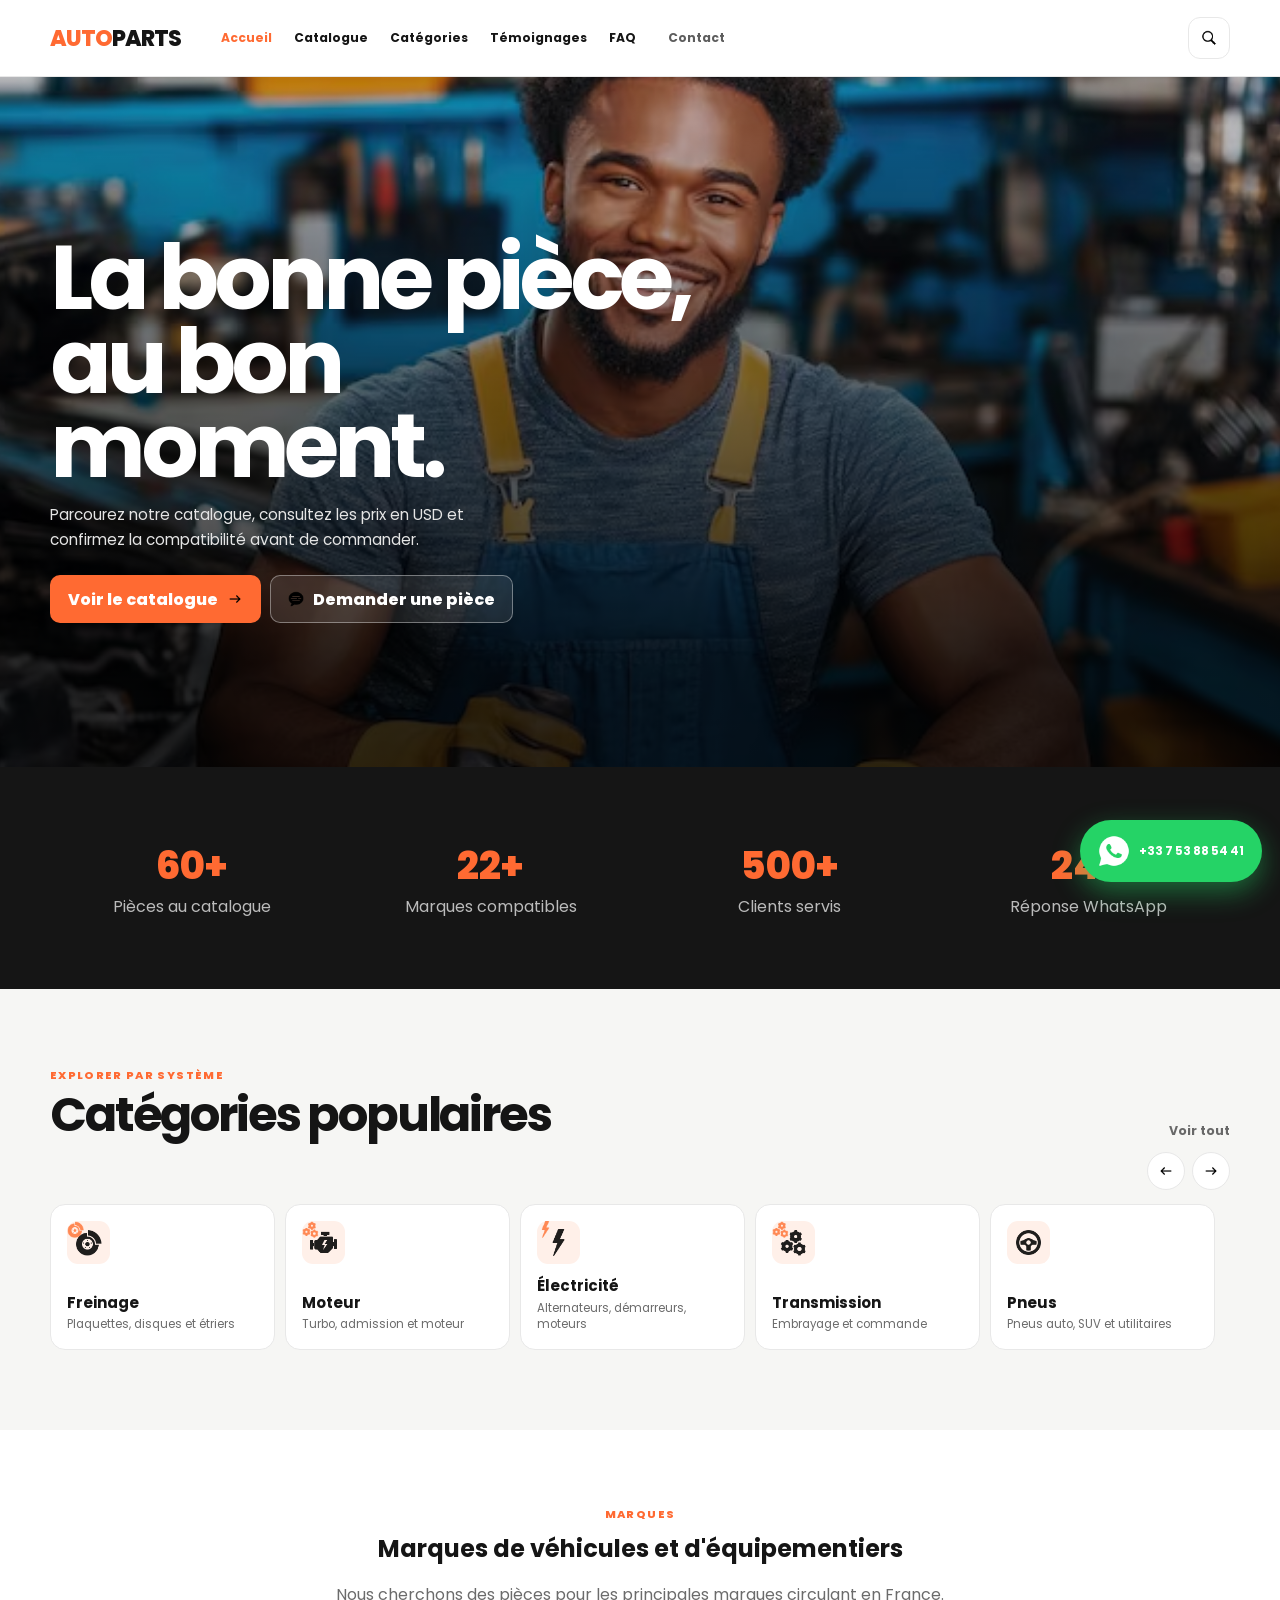
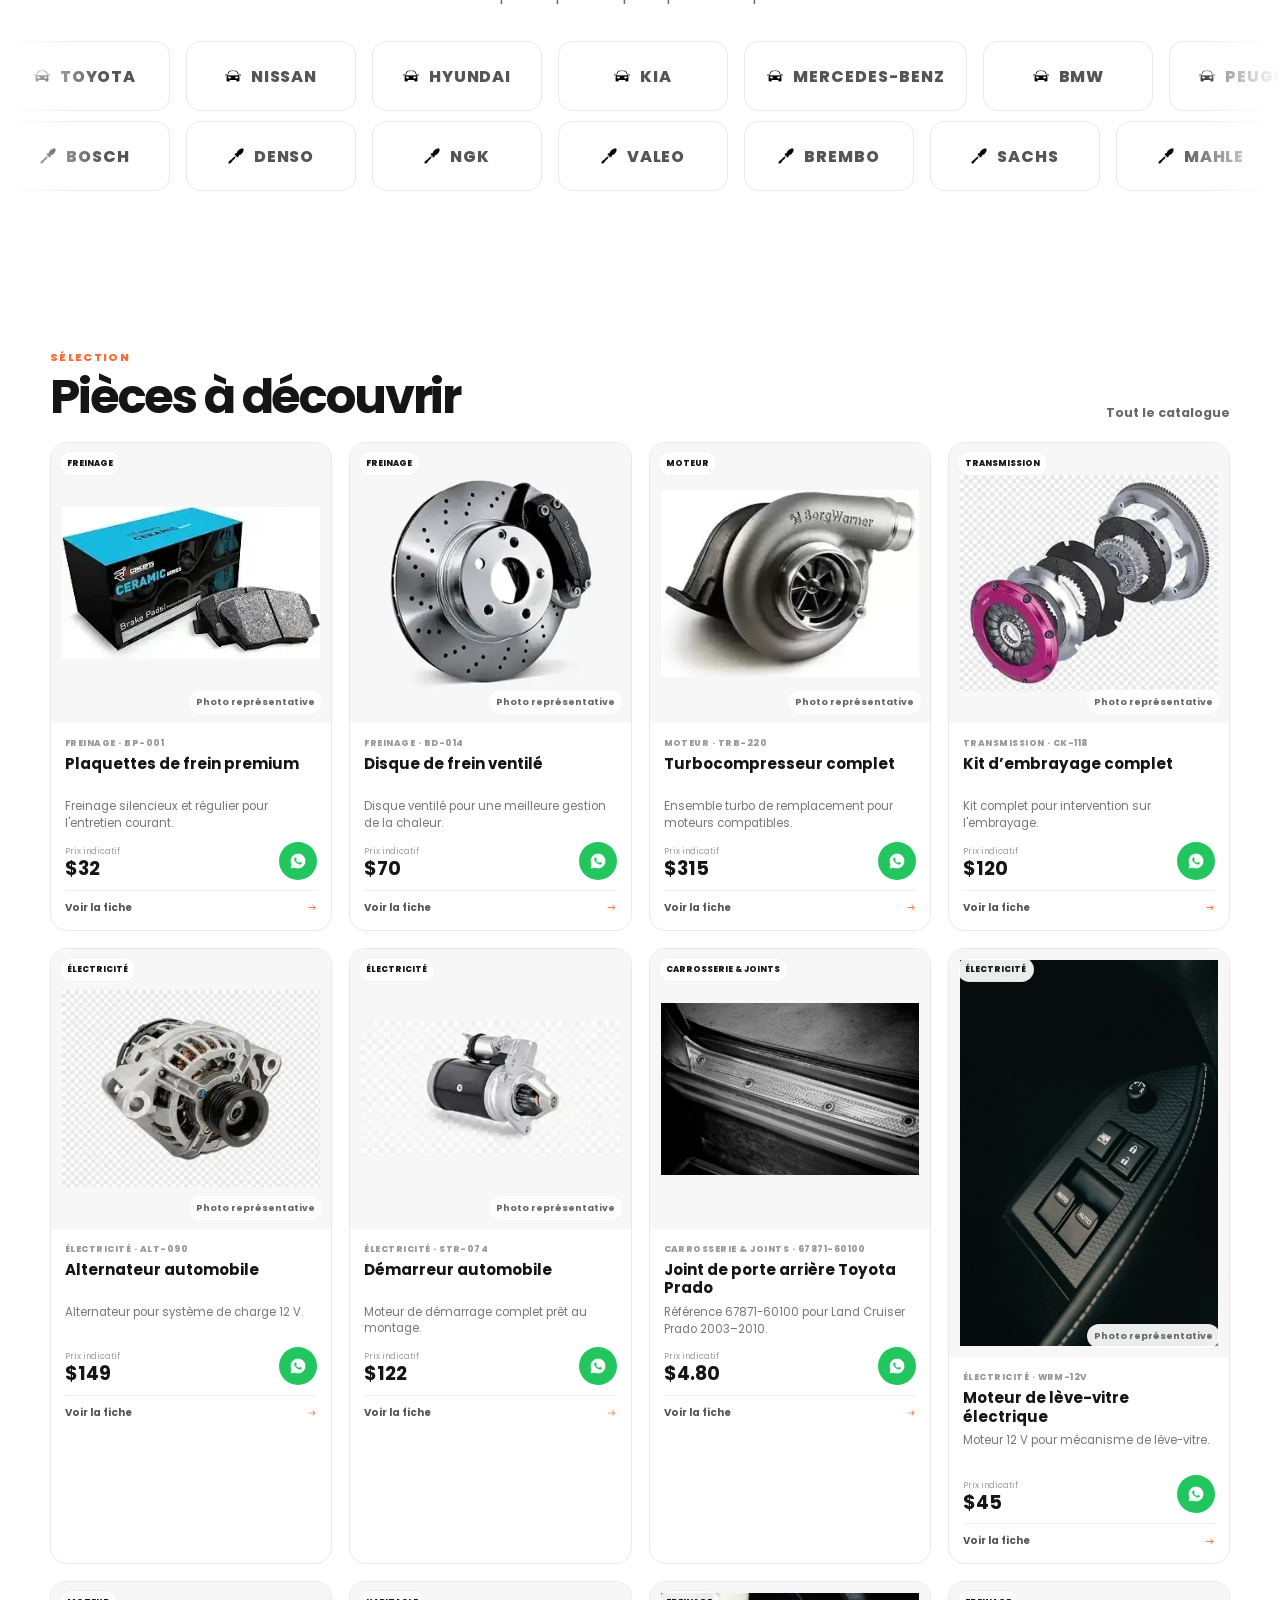
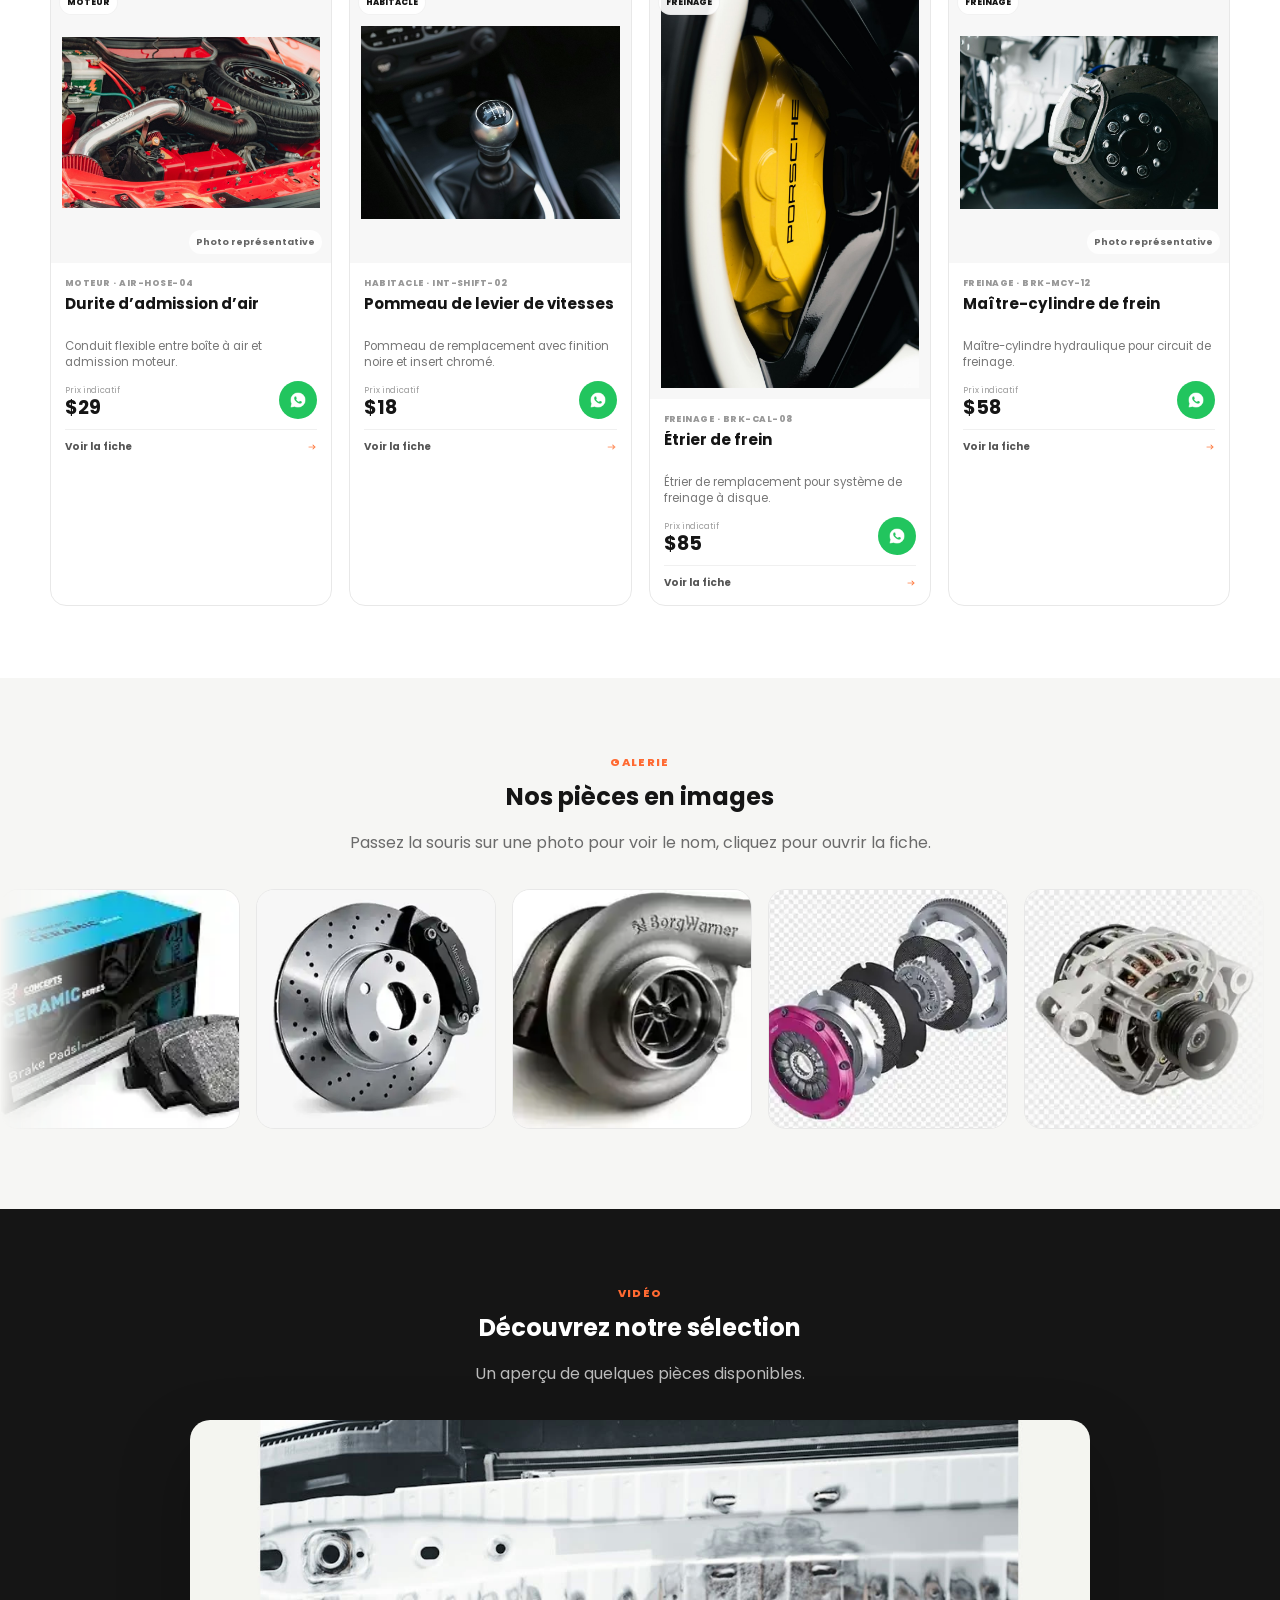
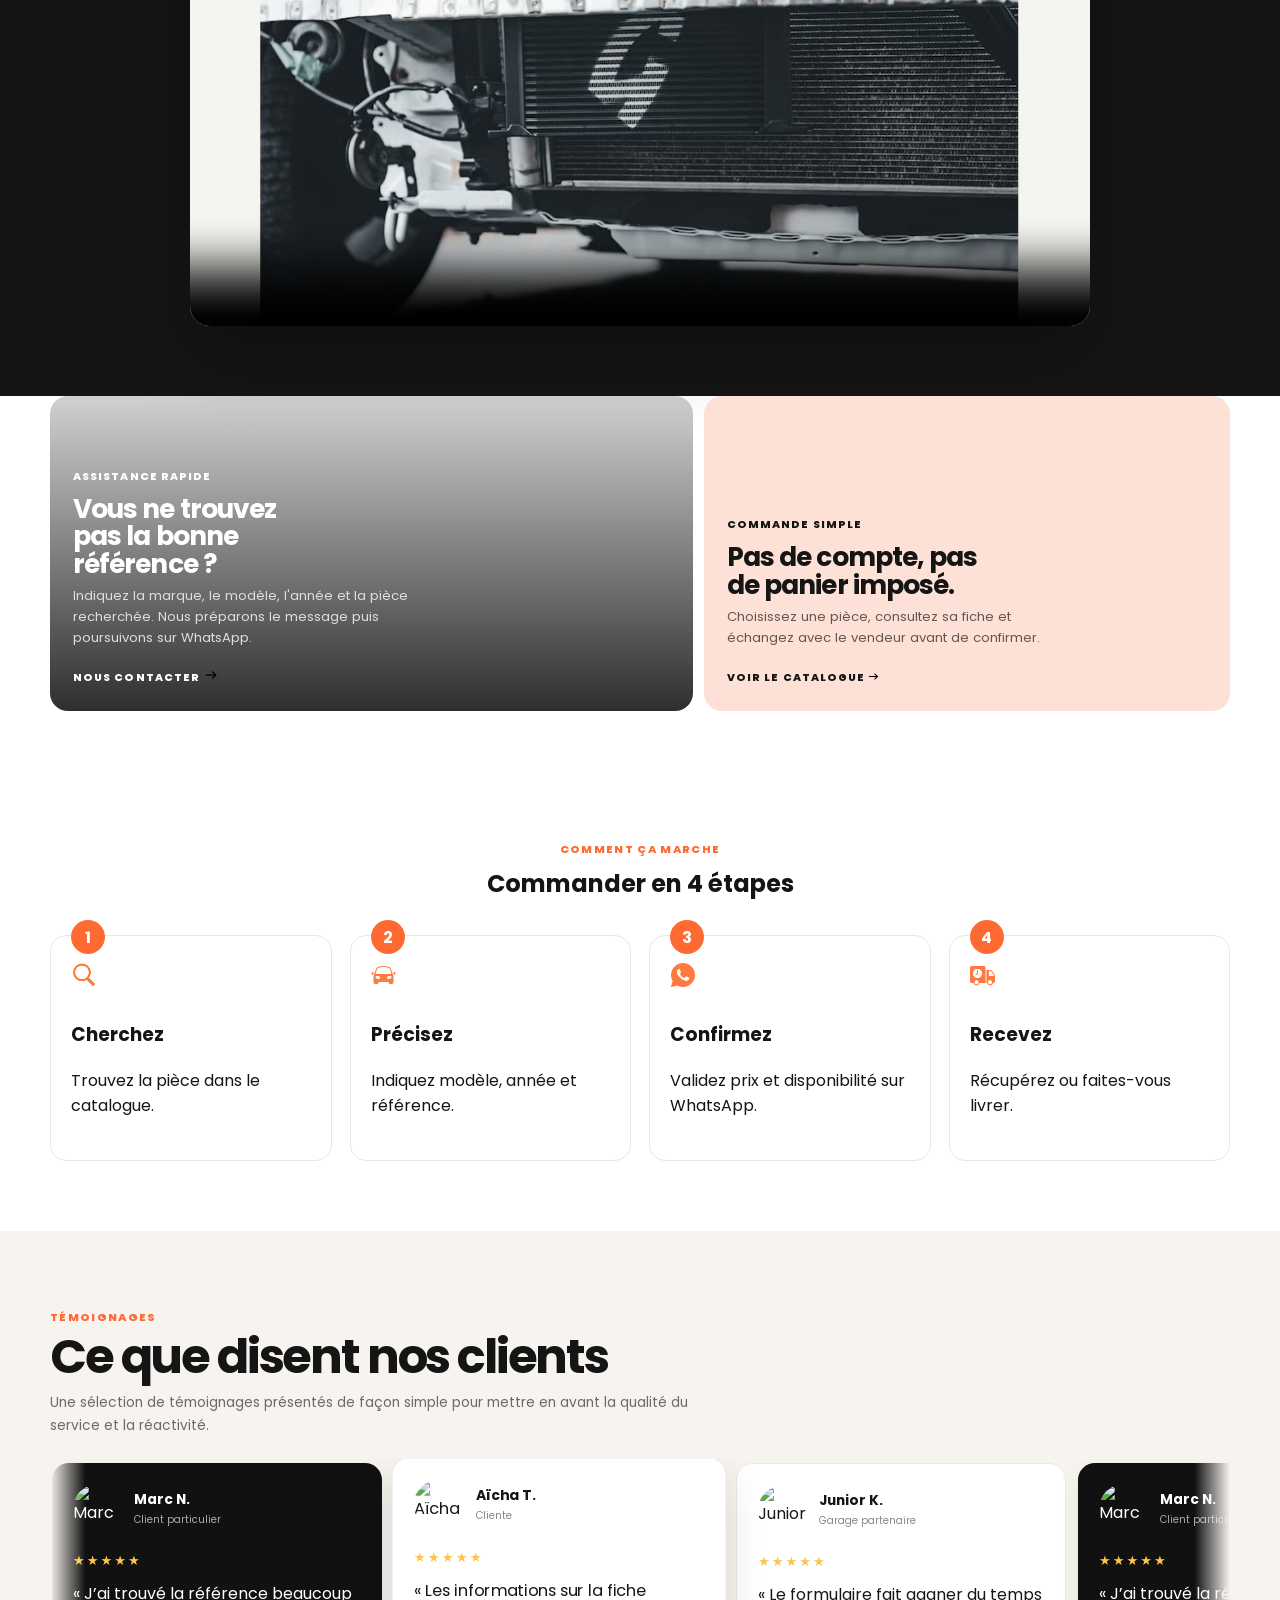
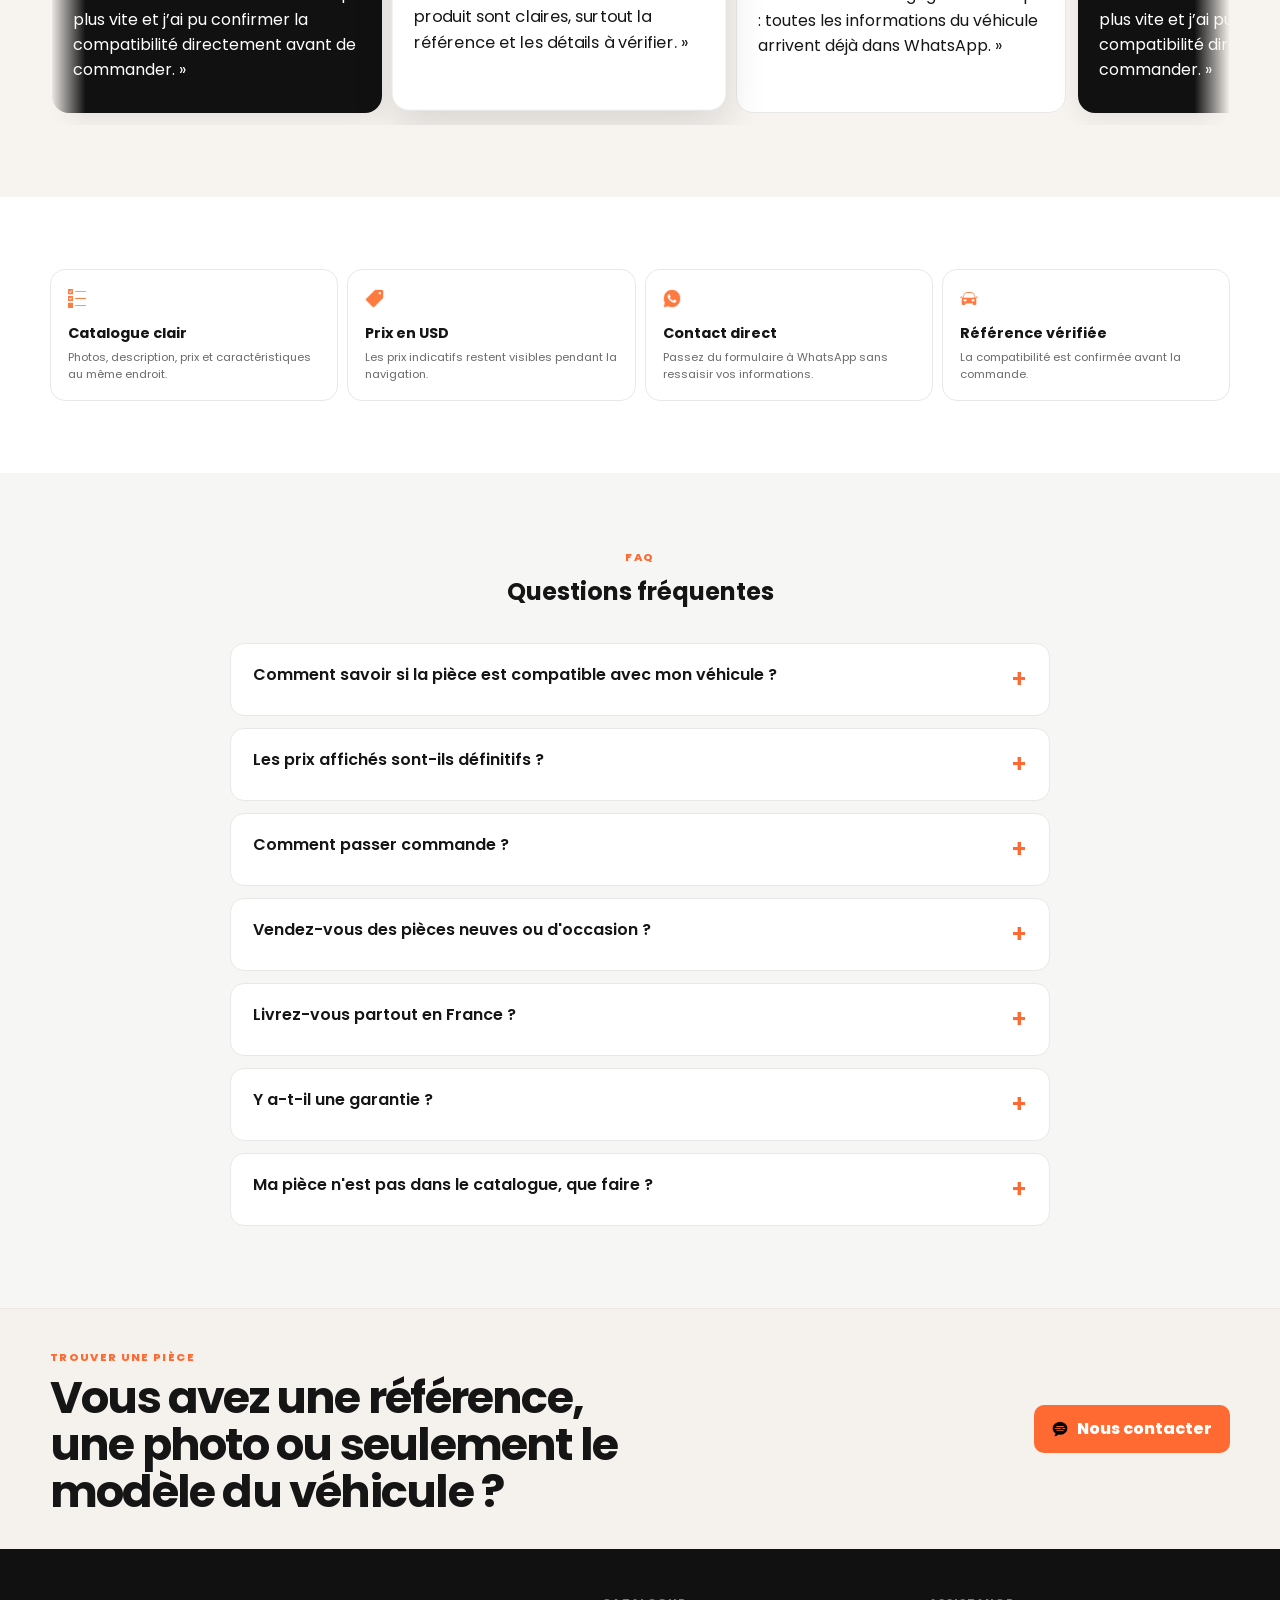
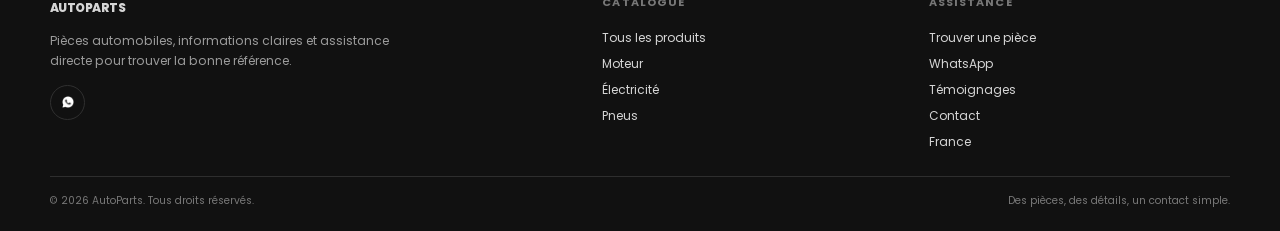
==== index.html @ 995a064c "made changes" ====
﻿<!doctype html>
<html lang="fr">

<head>
    <meta charset="utf-8">
    <meta name="viewport" content="width=device-width,initial-scale=1,viewport-fit=cover">
    <meta name="theme-color" content="#111111">
    <link rel="icon" type="image/png" href="assets/images/icons/car.png">
    <title>AutoParts — Pièces automobiles & accessoires</title>
    <meta name="description" content="Catalogue de pièces automobiles avec descriptions détaillées, prix en USD, compatibilité à confirmer et contact direct sur WhatsApp.">
    <meta name="robots" content="index,follow,max-image-preview:large">
    <meta property="og:type" content="website">
    <meta property="og:title" content="AutoParts — Pièces automobiles & accessoires">
    <meta property="og:description" content="Catalogue automobile en français avec fiches détaillées et contact WhatsApp.">
    <link rel="preconnect" href="https://fonts.googleapis.com">
    <link rel="preconnect" href="https://fonts.gstatic.com" crossorigin>
    <link href="https://fonts.googleapis.com/css2?family=Poppins:wght@400;500;600;700;800&display=swap" rel="stylesheet">
    <link rel="stylesheet" href="assets/css/aos.css">
    <link rel="stylesheet" href="assets/css/style.css">
    <link rel="stylesheet" href="assets/css/extras.css"><script type="application/ld+json">{"@context": "https://schema.org", "@type": "FAQPage", "mainEntity": [{"@type": "Question", "name": "Comment savoir si la pièce est compatible avec mon véhicule ?", "acceptedAnswer": {"@type": "Answer", "text": "Envoyez-nous la marque, le modèle, l'année et, si possible, la référence OEM ou une photo de l'ancienne pièce. Nous confirmons la compatibilité avant toute commande."}}, {"@type": "Question", "name": "Les prix affichés sont-ils définitifs ?", "acceptedAnswer": {"@type": "Answer", "text": "Les prix sont indicatifs, en USD. Le prix final et la disponibilité sont confirmés sur WhatsApp selon la référence exacte."}}, {"@type": "Question", "name": "Comment passer commande ?", "acceptedAnswer": {"@type": "Answer", "text": "Ouvrez la fiche de la pièce puis cliquez sur « Continuer sur WhatsApp ». Il n'y a pas de compte à créer ni de panier."}}, {"@type": "Question", "name": "Vendez-vous des pièces neuves ou d'occasion ?", "acceptedAnswer": {"@type": "Answer", "text": "Le catalogue présente des pièces neuves. L'état exact est confirmé avant la commande."}}, {"@type": "Question", "name": "Livrez-vous partout en France ?", "acceptedAnswer": {"@type": "Answer", "text": "Contactez-nous avec votre ville : nous vous indiquons les options de retrait ou de livraison possibles."}}, {"@type": "Question", "name": "Y a-t-il une garantie ?", "acceptedAnswer": {"@type": "Answer", "text": "La garantie dépend de la pièce et de la marque ; elle est précisée au moment de la confirmation de commande."}}, {"@type": "Question", "name": "Ma pièce n'est pas dans le catalogue, que faire ?", "acceptedAnswer": {"@type": "Answer", "text": "Utilisez le bouton Contact : décrivez la pièce, nous la recherchons pour vous."}}]}</script>
    <script type="application/ld+json">
        {
            "@context": "https://schema.org",
            "@type": "Store",
            "name": "AutoParts",
            "areaServed": "FR",
            "description": "Catalogue de pièces automobiles avec assistance directe."
        }
    </script>
</head>

<body>
    <header class="site-header">
        <div class="container nav-wrap">
            <a class="brand" href="index.html" aria-label="AutoParts"><span>AUTO</span>PARTS</a>
            <nav class="desktop-nav" aria-label="Navigation principale">
                <a class="active" href="index.html" data-i18n="home">Accueil</a>
                <a href="shop.html" data-i18n="shop">Catalogue</a>
                <a href="#categories" data-i18n="categories">Catégories</a>
                <a href="#testimonials" data-i18n="testimonials">Témoignages</a>
                <a href="#faq">FAQ</a>
                <button class="nav-contact" type="button" data-contact-open data-i18n="contact">Contact</button>
            </nav>
            <div class="nav-actions">
                <div id="google_translate_element" class="google-translate" aria-label="Translate this page"></div>
                <a class="nav-icon search-icon" href="shop.html" aria-label="Rechercher"><img src="assets/images/icons/search.png" class="ui-icon" alt="" aria-hidden="true"></a>
                <button class="nav-icon menu-toggle" type="button" aria-label="Menu" aria-expanded="false" data-menu-toggle><img src="assets/images/icons/menu.png" class="ui-icon" alt="" aria-hidden="true"></button>
            </div>
        </div>
        <nav class="mobile-menu" data-mobile-menu aria-label="Navigation mobile">
            <a href="index.html" data-i18n="home">Accueil</a>
            <a href="shop.html" data-i18n="shop">Catalogue</a>
            <a href="#categories" data-i18n="categories">Catégories</a>
            <a href="#testimonials" data-i18n="testimonials">Témoignages</a>
            <button type="button" data-contact-open data-i18n="contact">Contact</button>
        </nav>
    </header>

    <main>
        <section class="hero">
            <div class="hero-overlay"></div>
            <div class="container hero-inner">
                <div class="hero-copy reveal">
                    <h1 data-i18n="heroTitle">La bonne pièce, au bon moment.</h1>
                    <p data-i18n="heroText">Parcourez notre catalogue, consultez les prix en USD et confirmez la compatibilité avant de commander.</p>
                    <div class="hero-actions">
                        <a class="btn btn-primary" href="shop.html"><span data-i18n="browseCatalog">Voir le catalogue</span><img src="assets/images/icons/arrow-right.png" class="ui-icon" alt="" aria-hidden="true"></a>
                        <button class="btn btn-ghost" type="button" data-contact-open><img src="assets/images/icons/message.png" class="ui-icon" alt="" aria-hidden="true"><span data-i18n="requestPart">Demander une pièce</span></button>
                    </div>
                </div>
            </div>
        </section>

        <section class="x-sec dark"><div class="container stats">
<div class="stat reveal"><strong data-count="60" data-suffix="+">0</strong><span>Pièces au catalogue</span></div>
<div class="stat reveal"><strong data-count="22" data-suffix="+">0</strong><span>Marques compatibles</span></div>
<div class="stat reveal"><strong data-count="500" data-suffix="+">0</strong><span>Clients servis</span></div>
<div class="stat reveal"><strong data-count="24" data-suffix="h">0</strong><span>Réponse WhatsApp</span></div></div></section>
<section class="section categories" id="categories">
            <div class="container">
                <div class="section-heading reveal">
                    <div><span class="section-kicker" data-i18n="browseSystem">Explorer par système</span>
                        <h2 data-i18n="popularCategories">Catégories populaires</h2>
                    </div>
                    <a href="shop.html" data-i18n="viewAll">Voir tout</a>
                </div>
                <div class="category-scroll-controls" aria-label="Faire défiler les catégories">
                    <button type="button" data-category-scroll="prev" aria-label="Catégories précédentes"><img src="assets/images/icons/arrow-left.png" class="ui-icon" alt="" aria-hidden="true"></button>
                    <button type="button" data-category-scroll="next" aria-label="Catégories suivantes"><img src="assets/images/icons/arrow-right.png" class="ui-icon" alt="" aria-hidden="true"></button>
                </div>
                <div class="category-rail" data-category-rail>
                    <a class="category-card reveal" href="shop.html?category=braking"><span class="category-icon"><img src="assets/images/icons/brake-discs.png" class="ui-icon category-fallback" alt="" aria-hidden="true"><img src="assets/images/icons/category-braking.png" alt="" width="30" height="30" loading="lazy"></span><div><h3>Freinage</h3><p>Plaquettes, disques et étriers</p></div></a>
                    <a class="category-card reveal" href="shop.html?category=engine"><span class="category-icon"><img src="assets/images/icons/gears.png" class="ui-icon category-fallback" alt="" aria-hidden="true"><img src="assets/images/icons/category-engine.png" alt="" width="30" height="30" loading="lazy"></span><div><h3>Moteur</h3><p>Turbo, admission et moteur</p></div></a>
                    <a class="category-card reveal" href="shop.html?category=electrical"><span class="category-icon"><img src="assets/images/icons/lightning-bolt.png" class="ui-icon category-fallback" alt="" aria-hidden="true"><img src="assets/images/icons/category-electrical.png" alt="" width="30" height="30" loading="lazy"></span><div><h3>Électricité</h3><p>Alternateurs, démarreurs, moteurs</p></div></a>
                    <a class="category-card reveal" href="shop.html?category=transmission"><span class="category-icon"><img src="assets/images/icons/gears.png" class="ui-icon category-fallback" alt="" aria-hidden="true"><img src="assets/images/icons/category-transmission.png" alt="" width="30" height="30" loading="lazy"></span><div><h3>Transmission</h3><p>Embrayage et commande</p></div></a>
                    <a class="category-card reveal" href="shop.html?category=tyres"><span class="category-icon"><img src="assets/images/icons/steering-wheel.png" alt="" width="30" height="30" loading="lazy"></span><div><h3>Pneus</h3><p>Pneus auto, SUV et utilitaires</p></div></a>
                    <a class="category-card reveal" href="shop.html?category=body"><span class="category-icon"><img src="assets/images/icons/car.png" class="ui-icon category-fallback" alt="" aria-hidden="true"><img src="assets/images/icons/category-body.png" alt="" width="30" height="30" loading="lazy"></span><div><h3>Carrosserie & joints</h3><p>Joints, étanchéité et garnitures</p></div></a>
                    <a class="category-card reveal" href="shop.html?category=interior"><span class="category-icon"><img src="assets/images/icons/speedometer.png" class="ui-icon category-fallback" alt="" aria-hidden="true"><img src="assets/images/icons/category-interior.png" alt="" width="30" height="30" loading="lazy"></span><div><h3>Habitacle</h3><p>Commandes et accessoires</p></div></a>
                </div>
            </div>
        </section>

        <section class="x-sec" id="brands"><div class="container"><div class="x-head reveal"><span class="section-kicker">Marques</span><h2>Marques de véhicules et d'équipementiers</h2><p>Nous cherchons des pièces pour les principales marques circulant en France.</p></div></div>
<div class="marquee"><div class="marquee-track"><div class="brand-chip"><img src="assets/images/icons/car.png" class="ui-icon" alt="" aria-hidden="true">Toyota</div><div class="brand-chip"><img src="assets/images/icons/car.png" class="ui-icon" alt="" aria-hidden="true">Nissan</div><div class="brand-chip"><img src="assets/images/icons/car.png" class="ui-icon" alt="" aria-hidden="true">Hyundai</div><div class="brand-chip"><img src="assets/images/icons/car.png" class="ui-icon" alt="" aria-hidden="true">Kia</div><div class="brand-chip"><img src="assets/images/icons/car.png" class="ui-icon" alt="" aria-hidden="true">Mercedes-Benz</div><div class="brand-chip"><img src="assets/images/icons/car.png" class="ui-icon" alt="" aria-hidden="true">BMW</div><div class="brand-chip"><img src="assets/images/icons/car.png" class="ui-icon" alt="" aria-hidden="true">Peugeot</div><div class="brand-chip"><img src="assets/images/icons/car.png" class="ui-icon" alt="" aria-hidden="true">Renault</div><div class="brand-chip"><img src="assets/images/icons/car.png" class="ui-icon" alt="" aria-hidden="true">Honda</div><div class="brand-chip"><img src="assets/images/icons/car.png" class="ui-icon" alt="" aria-hidden="true">Mitsubishi</div><div class="brand-chip"><img src="assets/images/icons/car.png" class="ui-icon" alt="" aria-hidden="true">Ford</div><div class="brand-chip"><img src="assets/images/icons/car.png" class="ui-icon" alt="" aria-hidden="true">Volkswagen</div></div></div>
<div class="marquee rev"><div class="marquee-track"><div class="brand-chip"><img src="assets/images/icons/screwdriver.png" class="ui-icon" alt="" aria-hidden="true">Bosch</div><div class="brand-chip"><img src="assets/images/icons/screwdriver.png" class="ui-icon" alt="" aria-hidden="true">Denso</div><div class="brand-chip"><img src="assets/images/icons/screwdriver.png" class="ui-icon" alt="" aria-hidden="true">NGK</div><div class="brand-chip"><img src="assets/images/icons/screwdriver.png" class="ui-icon" alt="" aria-hidden="true">Valeo</div><div class="brand-chip"><img src="assets/images/icons/screwdriver.png" class="ui-icon" alt="" aria-hidden="true">Brembo</div><div class="brand-chip"><img src="assets/images/icons/screwdriver.png" class="ui-icon" alt="" aria-hidden="true">Sachs</div><div class="brand-chip"><img src="assets/images/icons/screwdriver.png" class="ui-icon" alt="" aria-hidden="true">Mahle</div><div class="brand-chip"><img src="assets/images/icons/screwdriver.png" class="ui-icon" alt="" aria-hidden="true">Gates</div><div class="brand-chip"><img src="assets/images/icons/screwdriver.png" class="ui-icon" alt="" aria-hidden="true">Monroe</div><div class="brand-chip"><img src="assets/images/icons/screwdriver.png" class="ui-icon" alt="" aria-hidden="true">Lemförder</div></div></div></section>
<section class="section featured-section">
            <div class="container">
                <div class="section-heading reveal">
                    <div><span class="section-kicker" data-i18n="featured">Sélection</span>
                        <h2 data-i18n="popularParts">Pièces à découvrir</h2>
                    </div>
                    <a href="shop.html" data-i18n="shopAll">Tout le catalogue</a>
                </div>
                <div class="product-grid" data-products-grid data-limit="20"></div>
            </div>
        </section>

        <section class="x-sec soft" id="gallery"><div class="container"><div class="x-head reveal"><span class="section-kicker">Galerie</span><h2>Nos pièces en images</h2><p>Passez la souris sur une photo pour voir le nom, cliquez pour ouvrir la fiche.</p></div></div>
<div class="marquee"><div class="marquee-track" data-gallery></div></div></section>
<section class="x-sec dark" id="videos"><div class="container"><div class="x-head reveal"><span class="section-kicker">Vidéo</span><h2>Découvrez notre sélection</h2><p>Un aperçu de quelques pièces disponibles.</p></div>
<div class="video-wrap reveal"><video controls muted loop playsinline preload="metadata" poster="assets/video/poster.jpg"><source src="assets/video/showcase.mp4" type="video/mp4"></video></div></div></section>
<section class="promo-section">
            <div class="container promo-grid">
                <article class="promo-card promo-photo reveal">
                    <div class="promo-overlay"></div>
                    <div class="promo-content">
                        <span data-i18n="fastSupport">Assistance rapide</span>
                        <h3 data-i18n="notSure">Vous ne trouvez pas la bonne référence ?</h3>
                        <p data-i18n="notSureText">Indiquez la marque, le modèle, l'année et la pièce recherchée. Nous préparons le message puis poursuivons sur WhatsApp.</p>
                        <button type="button" class="promo-link" data-contact-open><span data-i18n="contactUs">Nous contacter</span> <img src="assets/images/icons/arrow-right.png" class="ui-icon" alt="" aria-hidden="true"></button>
                    </div>
                </article>
                <article class="promo-card promo-orange reveal">
                    <div>
                        <span data-i18n="simpleOrder">Commande simple</span>
                        <h3 data-i18n="noAccount">Pas de compte, pas de panier imposé.</h3>
                        <p data-i18n="noAccountText">Choisissez une pièce, consultez sa fiche et échangez avec le vendeur avant de confirmer.</p>
                        <a href="shop.html"><span data-i18n="browseCatalog">Voir le catalogue</span> <img src="assets/images/icons/arrow-right.png" class="ui-icon" alt="" aria-hidden="true"></a>
                    </div>
                </article>
            </div>
        </section>

        <section class="x-sec"><div class="container"><div class="x-head reveal"><span class="section-kicker">Comment ça marche</span><h2>Commander en 4 étapes</h2></div><div class="steps">
<div class="step reveal"><img src="assets/images/icons/search.png" class="ui-icon" alt="" aria-hidden="true"><h3>Cherchez</h3><p>Trouvez la pièce dans le catalogue.</p></div>
<div class="step reveal"><img src="assets/images/icons/car.png" class="ui-icon" alt="" aria-hidden="true"><h3>Précisez</h3><p>Indiquez modèle, année et référence.</p></div>
<div class="step reveal"><img src="assets/images/icons/whatsapp.png" class="ui-icon" alt="" aria-hidden="true"><h3>Confirmez</h3><p>Validez prix et disponibilité sur WhatsApp.</p></div>
<div class="step reveal"><img src="assets/images/icons/delivery.png" class="ui-icon" alt="" aria-hidden="true"><h3>Recevez</h3><p>Récupérez ou faites-vous livrer.</p></div></div></div></section>
<section class="section testimonials" id="testimonials">
            <div class="container">
                <div class="testimonial-section-head reveal">
                    <span class="section-kicker" data-i18n="customerStories">Témoignages</span>
                    <h2 data-i18n="customersSay">Ce que disent nos clients</h2>
                    <p data-i18n="testimonialIntro">Une sélection de témoignages présentés de façon simple pour mettre en avant la qualité du service et la réactivité.</p>
                </div>
                <!-- Placeholder profiles/content to replace with approved client testimonials before final launch. -->
                <div class="testimonial-scroller" data-testimonial-scroller aria-label="Témoignages clients">
                    <article class="testimonial-card reveal">
                        <div class="testimonial-head"><img src="https://randomuser.me/api/portraits/men/32.jpg" alt="Marc N.">
                            <div><strong>Marc N.</strong><span data-fr="Client particulier" data-en="Private customer">Client particulier</span></div>
                        </div>
                        <div class="stars" aria-hidden="true">★★★★★</div>
                        <blockquote data-fr="« J’ai trouvé la référence beaucoup plus vite et j’ai pu confirmer la compatibilité directement avant de commander. »" data-en="“I found the reference much faster and could confirm compatibility directly before ordering.”">« J’ai trouvé la référence beaucoup plus vite et j’ai pu confirmer la compatibilité directement avant de commander. »</blockquote>
                    </article>
                    <article class="testimonial-card light reveal">
                        <div class="testimonial-head"><img src="https://randomuser.me/api/portraits/women/44.jpg" alt="Aïcha T.">
                            <div><strong>Aïcha T.</strong><span data-fr="Cliente" data-en="Customer">Cliente</span></div>
                        </div>
                        <div class="stars" aria-hidden="true">★★★★★</div>
                        <blockquote data-fr="« Les informations sur la fiche produit sont claires, surtout la référence et les détails à vérifier. »" data-en="“The product page is clear, especially the reference and the details that need to be checked.”">« Les informations sur la fiche produit sont claires, surtout la référence et les détails à vérifier. »</blockquote>
                    </article>
                    <article class="testimonial-card light reveal">
                        <div class="testimonial-head"><img src="https://randomuser.me/api/portraits/men/11.jpg" alt="Junior K.">
                            <div><strong>Junior K.</strong><span data-fr="Garage partenaire" data-en="Workshop customer">Garage partenaire</span></div>
                        </div>
                        <div class="stars" aria-hidden="true">★★★★★</div>
                        <blockquote data-fr="« Le formulaire fait gagner du temps : toutes les informations du véhicule arrivent déjà dans WhatsApp. »" data-en="“The form saves time because all the vehicle details arrive in WhatsApp already prepared.”">« Le formulaire fait gagner du temps : toutes les informations du véhicule arrivent déjà dans WhatsApp. »</blockquote>
                    </article>
                </div>
            </div>
        </section>

        <section class="section benefits">
            <div class="container benefit-grid">
                <div class="benefit reveal"><img src="assets/images/icons/checklist.png" class="ui-icon" alt="" aria-hidden="true">
                    <h3 data-i18n="catalogueClear">Catalogue clair</h3>
                    <p data-i18n="catalogueClearText">Photos, description, prix et caractéristiques au même endroit.</p>
                </div>
                <div class="benefit reveal"><img src="assets/images/icons/price-tag.png" class="ui-icon" alt="" aria-hidden="true">
                    <h3 data-i18n="usdPrices">Prix en USD</h3>
                    <p data-i18n="usdPricesText">Les prix indicatifs restent visibles pendant la navigation.</p>
                </div>
                <div class="benefit reveal"><img src="assets/images/icons/whatsapp.png" class="ui-icon" alt="" aria-hidden="true">
                    <h3 data-i18n="directSupport">Contact direct</h3>
                    <p data-i18n="directSupportText">Passez du formulaire à WhatsApp sans ressaisir vos informations.</p>
                </div>
                <div class="benefit reveal"><img src="assets/images/icons/car.png" class="ui-icon" alt="" aria-hidden="true">
                    <h3 data-i18n="fitmentCheck">Référence vérifiée</h3>
                    <p data-i18n="fitmentCheckText">La compatibilité est confirmée avant la commande.</p>
                </div>
            </div>
        </section>
<section class="x-sec soft" id="faq"><div class="container"><div class="x-head reveal"><span class="section-kicker">FAQ</span><h2>Questions fréquentes</h2></div><div class="faq reveal"><details><summary>Comment savoir si la pièce est compatible avec mon véhicule ?</summary><p>Envoyez-nous la marque, le modèle, l'année et, si possible, la référence OEM ou une photo de l'ancienne pièce. Nous confirmons la compatibilité avant toute commande.</p></details><details><summary>Les prix affichés sont-ils définitifs ?</summary><p>Les prix sont indicatifs, en USD. Le prix final et la disponibilité sont confirmés sur WhatsApp selon la référence exacte.</p></details><details><summary>Comment passer commande ?</summary><p>Ouvrez la fiche de la pièce puis cliquez sur « Continuer sur WhatsApp ». Il n'y a pas de compte à créer ni de panier.</p></details><details><summary>Vendez-vous des pièces neuves ou d'occasion ?</summary><p>Le catalogue présente des pièces neuves. L'état exact est confirmé avant la commande.</p></details><details><summary>Livrez-vous partout en France ?</summary><p>Contactez-nous avec votre ville : nous vous indiquons les options de retrait ou de livraison possibles.</p></details><details><summary>Y a-t-il une garantie ?</summary><p>La garantie dépend de la pièce et de la marque ; elle est précisée au moment de la confirmation de commande.</p></details><details><summary>Ma pièce n'est pas dans le catalogue, que faire ?</summary><p>Utilisez le bouton Contact : décrivez la pièce, nous la recherchons pour vous.</p></details></div></div></section>
    </main>

    <section class="footer-cta">
        <div class="container footer-cta-inner">
            <div><span class="section-kicker" data-i18n="productHelp">Trouver une pièce</span>
                <h2 data-fr="Vous avez une référence, une photo ou seulement le modèle du véhicule ?" data-en="Do you have a reference, a photo, or just the vehicle model?">Vous avez une référence, une photo ou seulement le modèle du véhicule ?</h2>
            </div>
            <button class="btn btn-primary" type="button" data-contact-open><img src="assets/images/icons/message.png" class="ui-icon" alt="" aria-hidden="true"><span data-i18n="contactUs">Nous contacter</span></button>
        </div>
    </section>

    <footer id="contact">
        <div class="container footer-grid footer-grid-3">
            <div class="footer-about">
                <a class="brand footer-brand" href="index.html"><span>AUTO</span>PARTS</a>
                <p>Pièces automobiles, informations claires et assistance directe pour trouver la bonne référence.</p>
                <div class="footer-social"><a data-whatsapp href="#" aria-label="WhatsApp"><img src="assets/images/icons/whatsapp.png" class="ui-icon" alt="" aria-hidden="true"></a></div>
            </div>
            <div>
                <h4>Catalogue</h4><a href="shop.html">Tous les produits</a><a href="shop.html?category=engine">Moteur</a><a href="shop.html?category=electrical">Électricité</a><a href="shop.html?category=tyres">Pneus</a></div>
            <div>
                <h4>Assistance</h4><button class="footer-link-button" type="button" data-contact-open>Trouver une pièce</button><a data-whatsapp href="#">WhatsApp</a><a href="#testimonials">Témoignages</a><button class="footer-link-button" type="button" data-contact-open>Contact</button><span>France</span></div>
        </div>
        <div class="container footer-bottom"><span>© 2026 AutoParts. Tous droits réservés.</span><span>Des pièces, des détails, un contact simple.</span></div>
    </footer>

    <div class="contact-modal" data-contact-modal aria-hidden="true">
        <div class="contact-panel" role="dialog" aria-modal="true" aria-labelledby="contact-title">
            <button class="contact-close" type="button" data-contact-close aria-label="Fermer"><img src="assets/images/icons/close.png" class="ui-icon" alt="" aria-hidden="true"></button>
            <span class="section-kicker" data-i18n="contact">Contact</span>
            <h2 id="contact-title" data-i18n="contactTitle">Décrivez la pièce recherchée</h2>
            <p data-i18n="contactText">Remplissez les informations utiles. Le site prépare ensuite votre message et ouvre WhatsApp.</p>
            <form class="contact-form" data-contact-form>
                <div class="form-grid">
                    <label><span data-i18n="name">Nom</span><input name="name" required data-i18n-placeholder="namePlaceholder" placeholder="Votre nom"></label>
                    <label><span data-i18n="phone">Téléphone</span><input name="phone" type="tel" required data-i18n-placeholder="phonePlaceholder" placeholder="+33 6…"></label>
                    <label><span data-i18n="city">Ville</span><input name="city" data-i18n-placeholder="cityPlaceholder" placeholder="Paris, Lyon…"></label>
                    <label><span data-i18n="vehicle">Véhicule / modèle</span><input name="vehicle" data-i18n-placeholder="vehiclePlaceholder" placeholder="Ex. Toyota Prado"></label>
                    <label><span data-i18n="year">Année</span><input name="year" inputmode="numeric" data-i18n-placeholder="yearPlaceholder" placeholder="Ex. 2008"></label>
                    <label><span data-i18n="part">Pièce recherchée</span><select name="part" required data-contact-part></select></label>
                    <label><span>Référence / OEM</span><input name="reference" placeholder="Ex. 67871-60100"></label>
                </div>
                <label><span data-i18n="message">Précisions</span><textarea name="message" rows="4" data-i18n-placeholder="messagePlaceholder" placeholder="Référence OEM, côté gauche/droit, photo disponible…"></textarea></label>
                <p class="form-error" data-form-error hidden></p>
                <div class="form-actions"><button class="btn btn-secondary" type="button" data-contact-close data-i18n="cancel">Annuler</button><button class="btn btn-whatsapp" type="submit"><img src="assets/images/icons/whatsapp.png" class="ui-icon" alt="" aria-hidden="true"><span data-i18n="sendWhatsapp">Continuer sur WhatsApp</span></button></div>
            </form>
        </div>
    </div>

    <a class="floating-whatsapp" data-whatsapp href="#" target="_blank" rel="noopener noreferrer" aria-label="Contact AutoParts on WhatsApp at +33 7 53 88 54 41" title="WhatsApp: +33 7 53 88 54 41">
        <img src="assets/images/icons/whatsapp.png" class="ui-icon" alt="" aria-hidden="true">
        <span>+33 7 53 88 54 41</span>
    </a>

    <script src="assets/js/aos.js"></script>
    <script src="assets/js/products.js"></script>
    <script src="assets/js/app.js"></script>
    <script src="assets/js/extras.js"></script>
    <script>
        function googleTranslateElementInit() {
            new google.translate.TranslateElement({
                pageLanguage: "fr",
                includedLanguages: "en,it",
                autoDisplay: false
            }, "google_translate_element");
            if (window.decorateGoogleTranslate) window.decorateGoogleTranslate();
        }
    </script>
    <script src="https://translate.google.com/translate_a/element.js?cb=googleTranslateElementInit" defer></script>
</body>

</html>
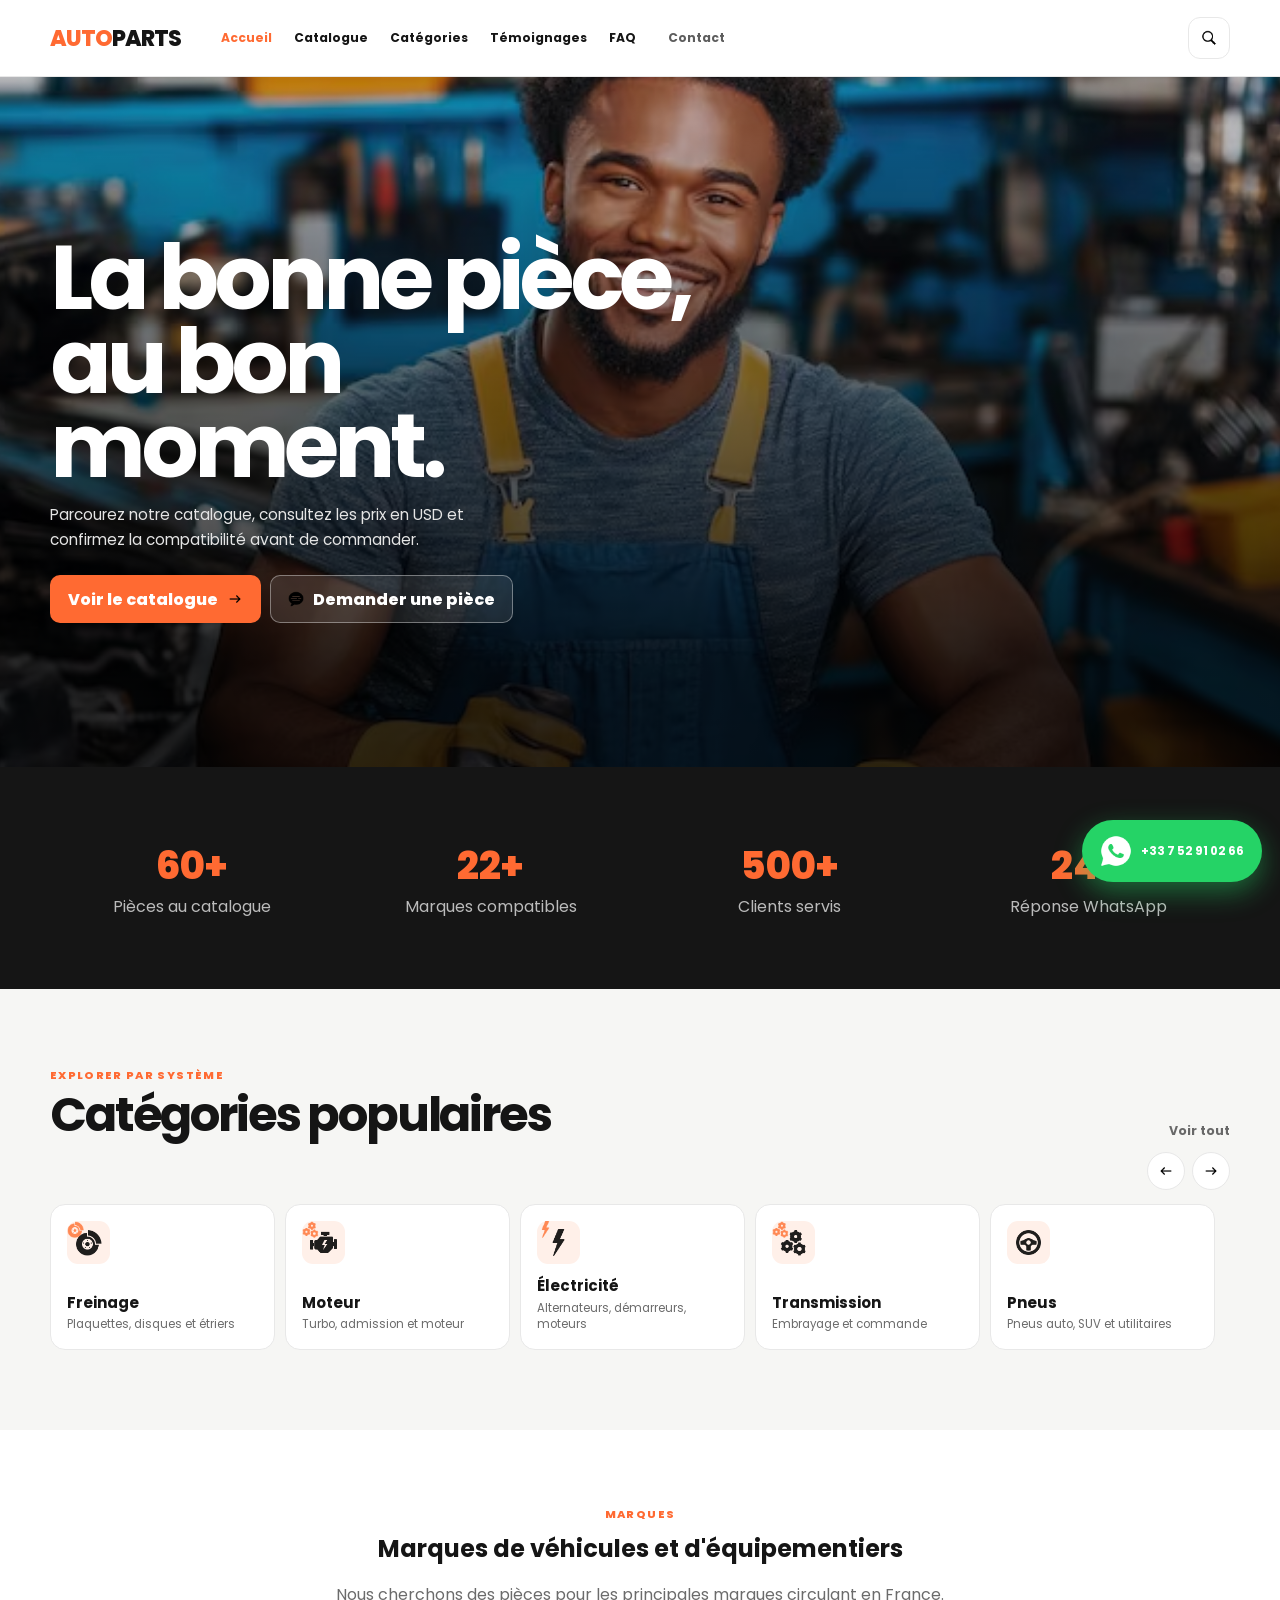
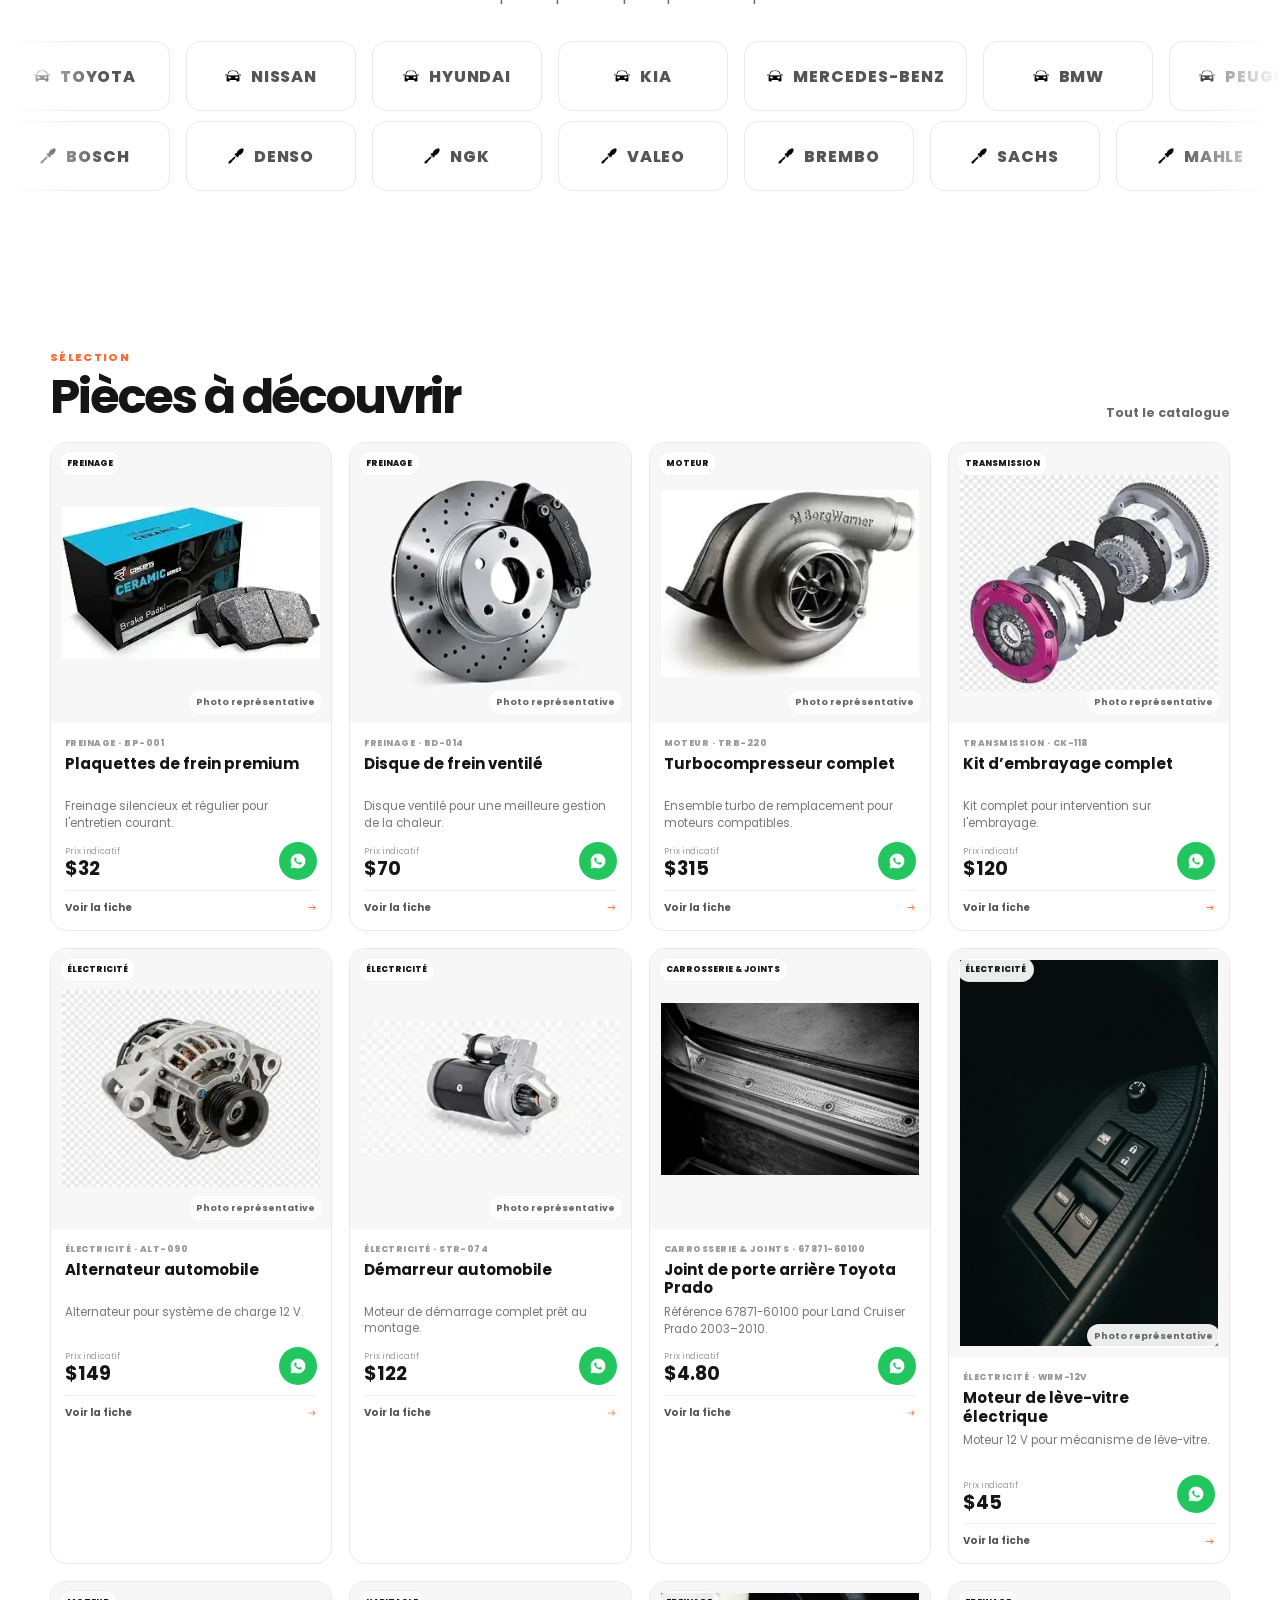
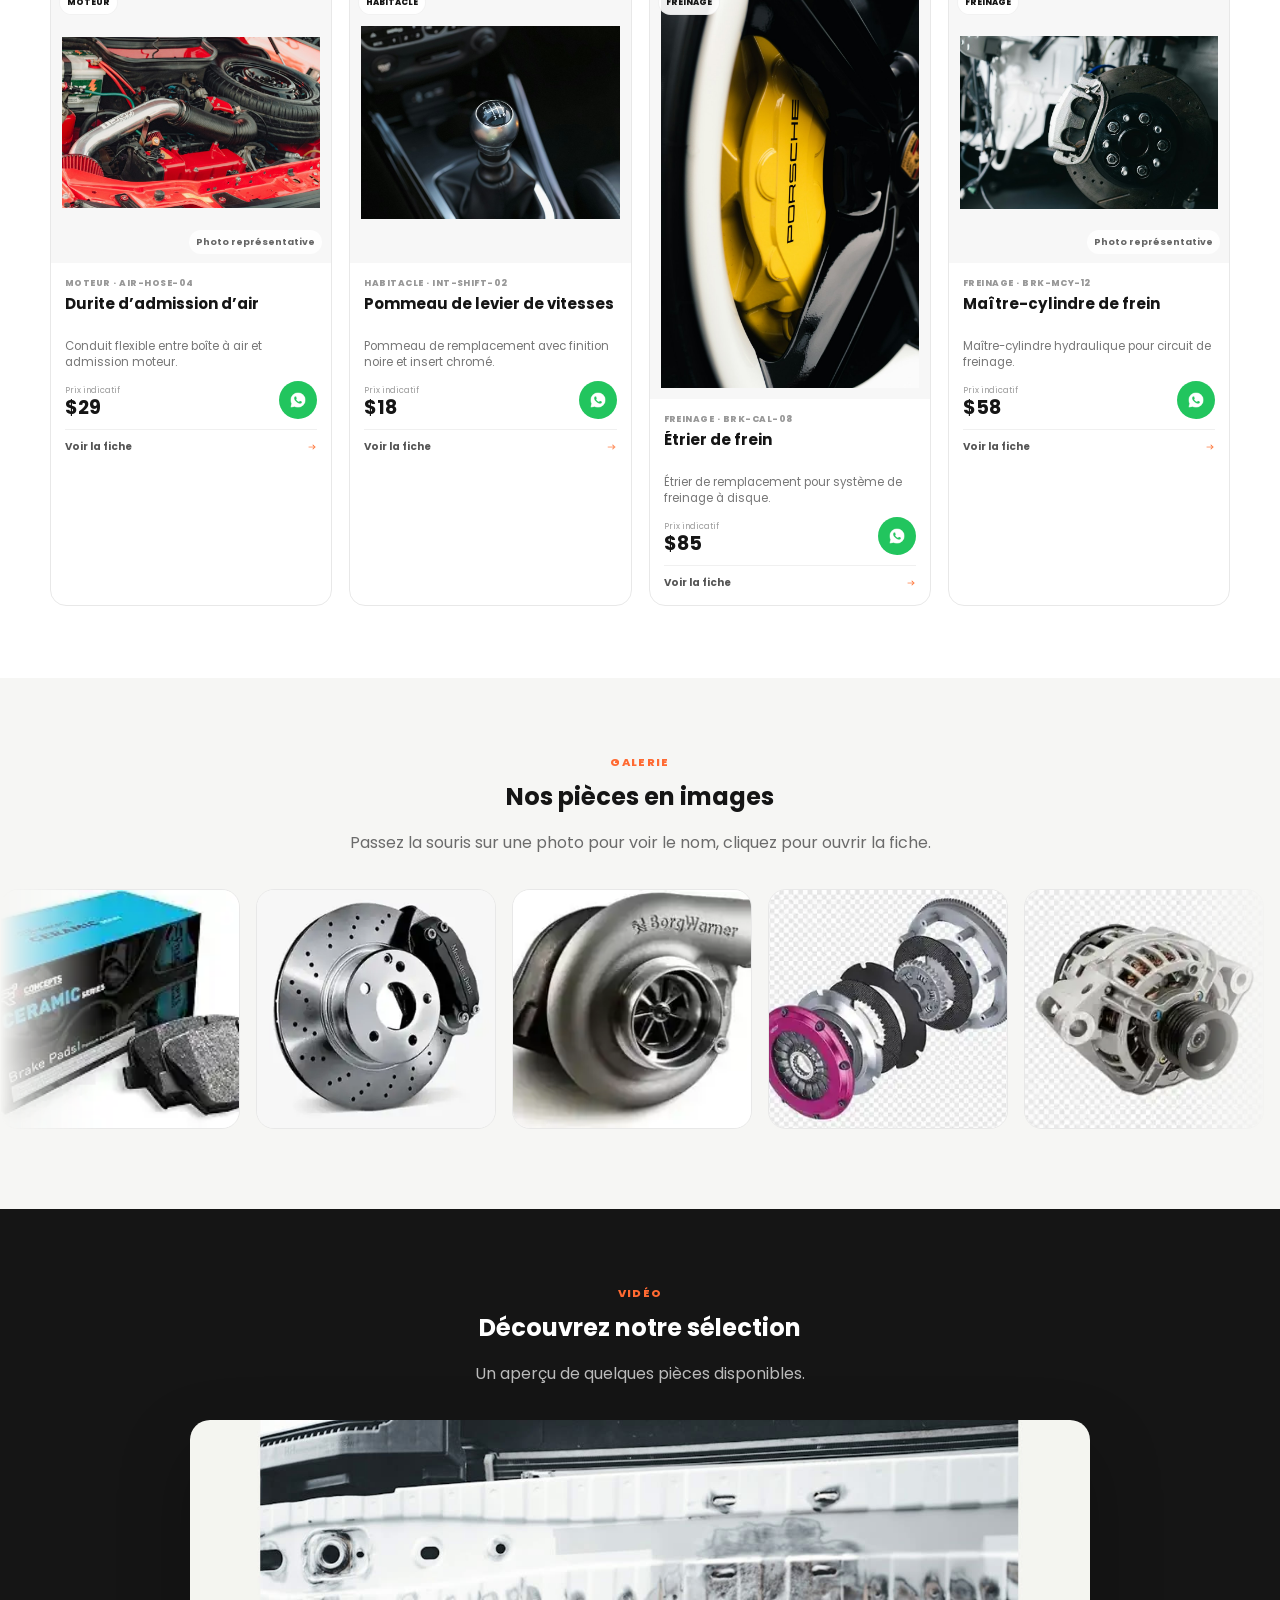
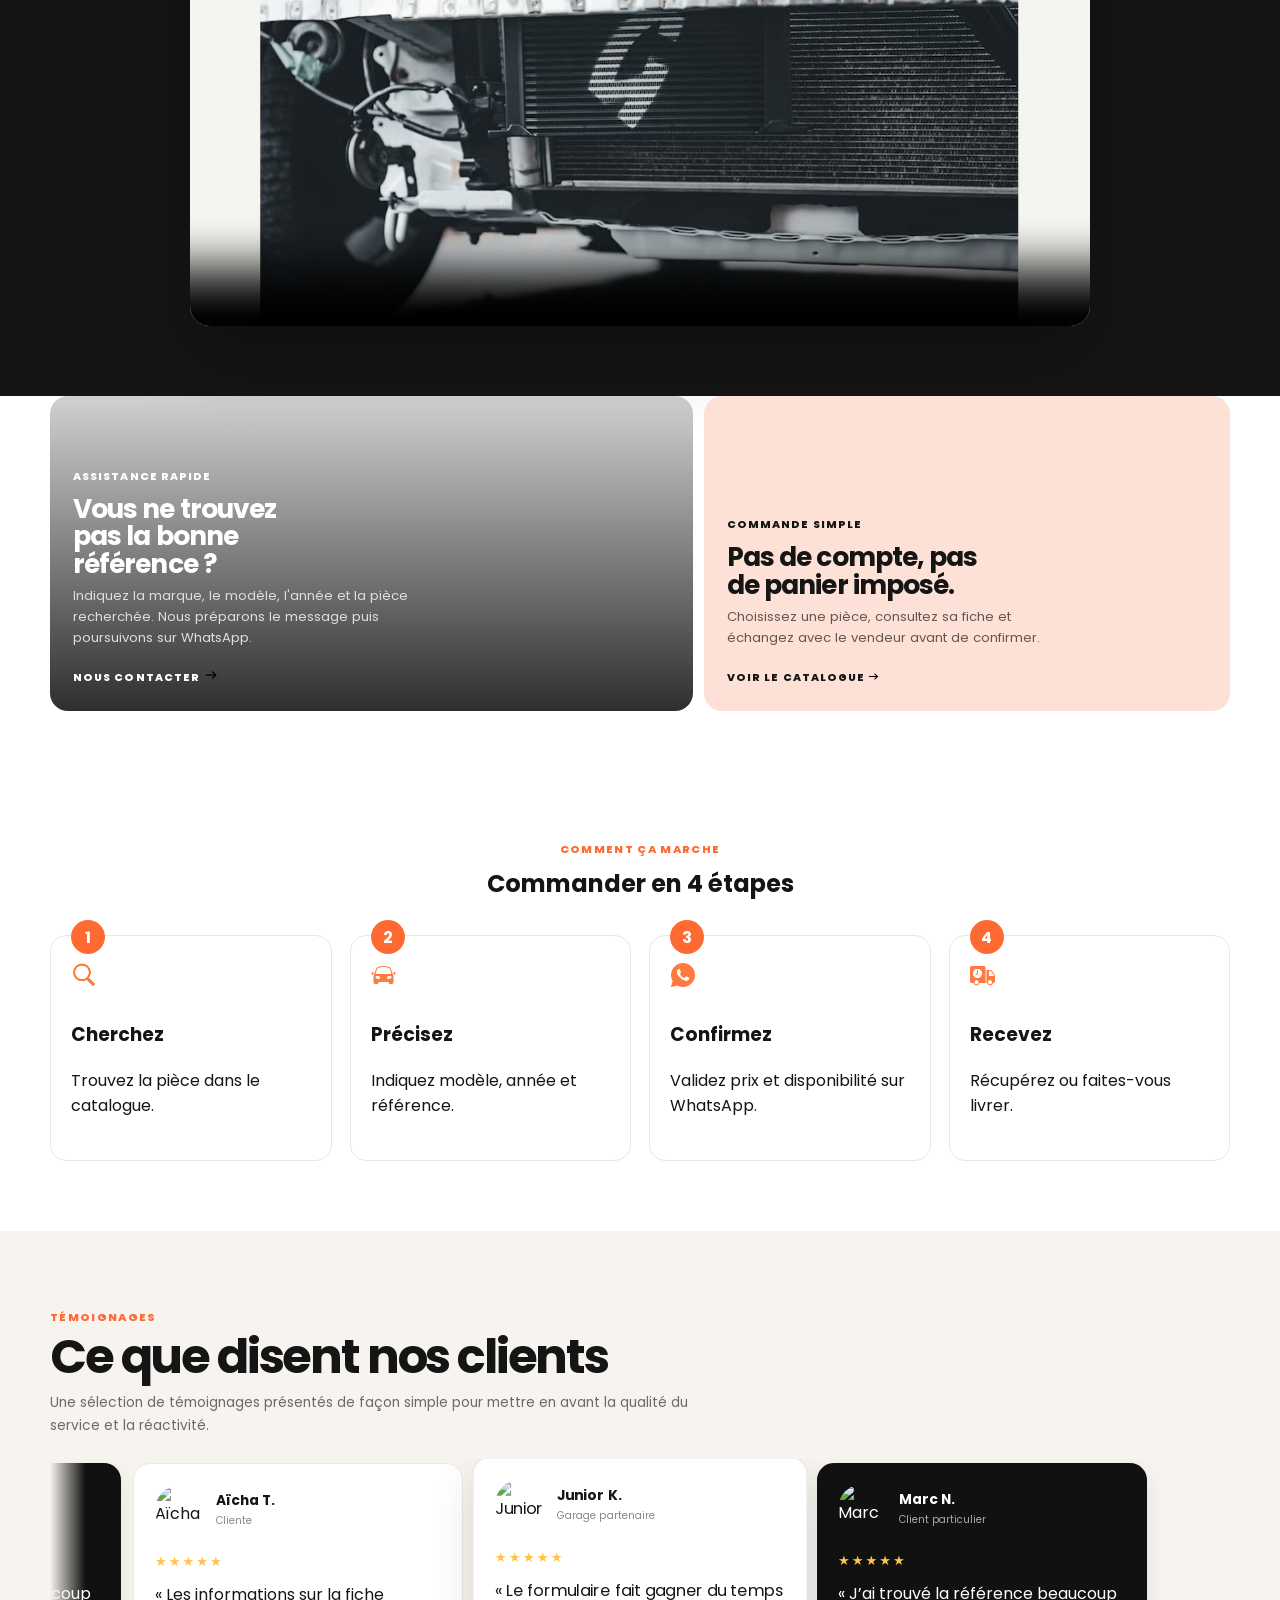
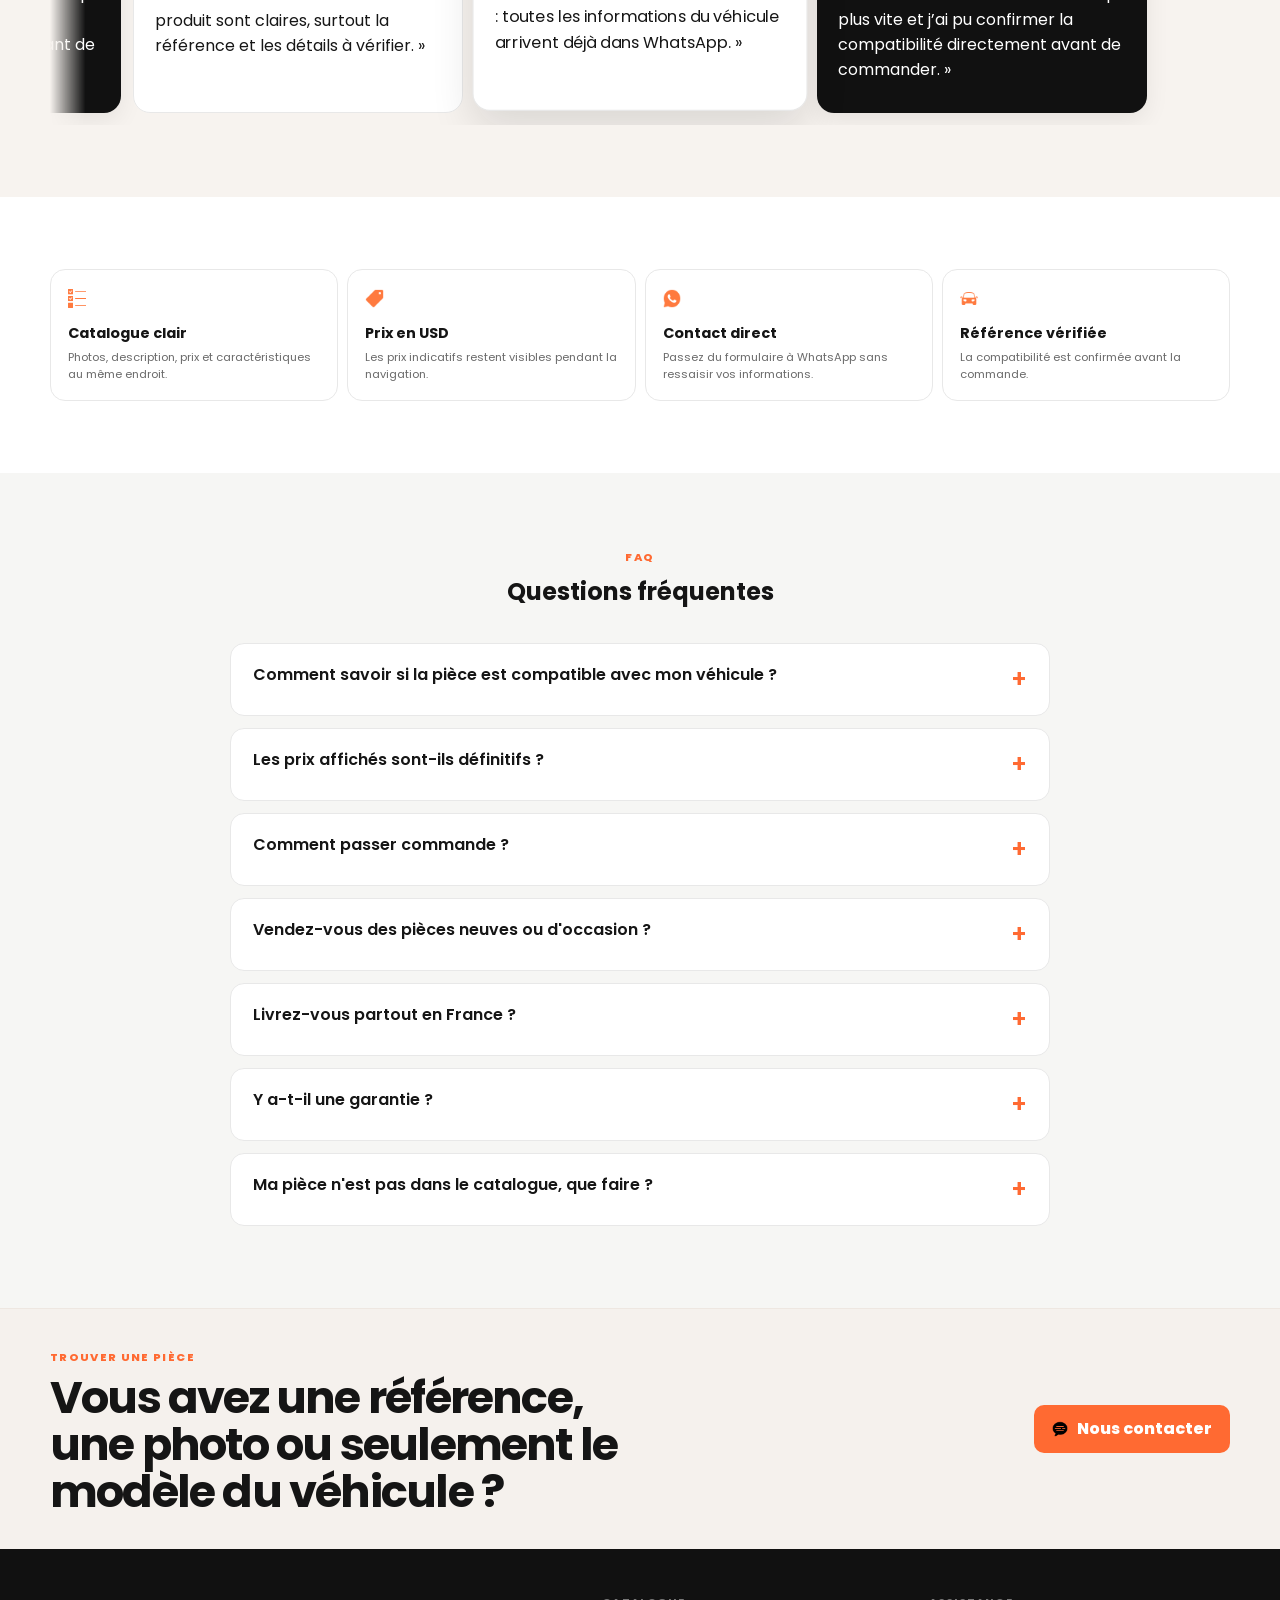
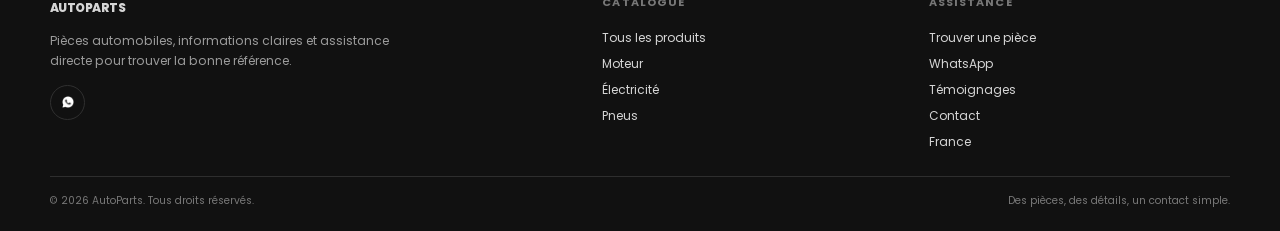
==== commit b8335a20: "Update WhatsApp contact number Co-authored-by: Copilot <223556219+Copilot@users.noreply.github.com>" ====
--- a/index.html
+++ b/index.html
@@ -1,4 +1,4 @@
-﻿<!doctype html>
+<!doctype html>
 <html lang="fr">
 
 <head>
@@ -250,9 +250,9 @@
         </div>
     </div>
 
-    <a class="floating-whatsapp" data-whatsapp href="#" target="_blank" rel="noopener noreferrer" aria-label="Contact AutoParts on WhatsApp at +33 7 53 88 54 41" title="WhatsApp: +33 7 53 88 54 41">
+    <a class="floating-whatsapp" data-whatsapp href="#" target="_blank" rel="noopener noreferrer" aria-label="Contact AutoParts on WhatsApp at +33 7 52 91 02 66" title="WhatsApp: +33 7 52 91 02 66">
         <img src="assets/images/icons/whatsapp.png" class="ui-icon" alt="" aria-hidden="true">
-        <span>+33 7 53 88 54 41</span>
+        <span>+33 7 52 91 02 66</span>
     </a>
 
     <script src="assets/js/aos.js"></script>
